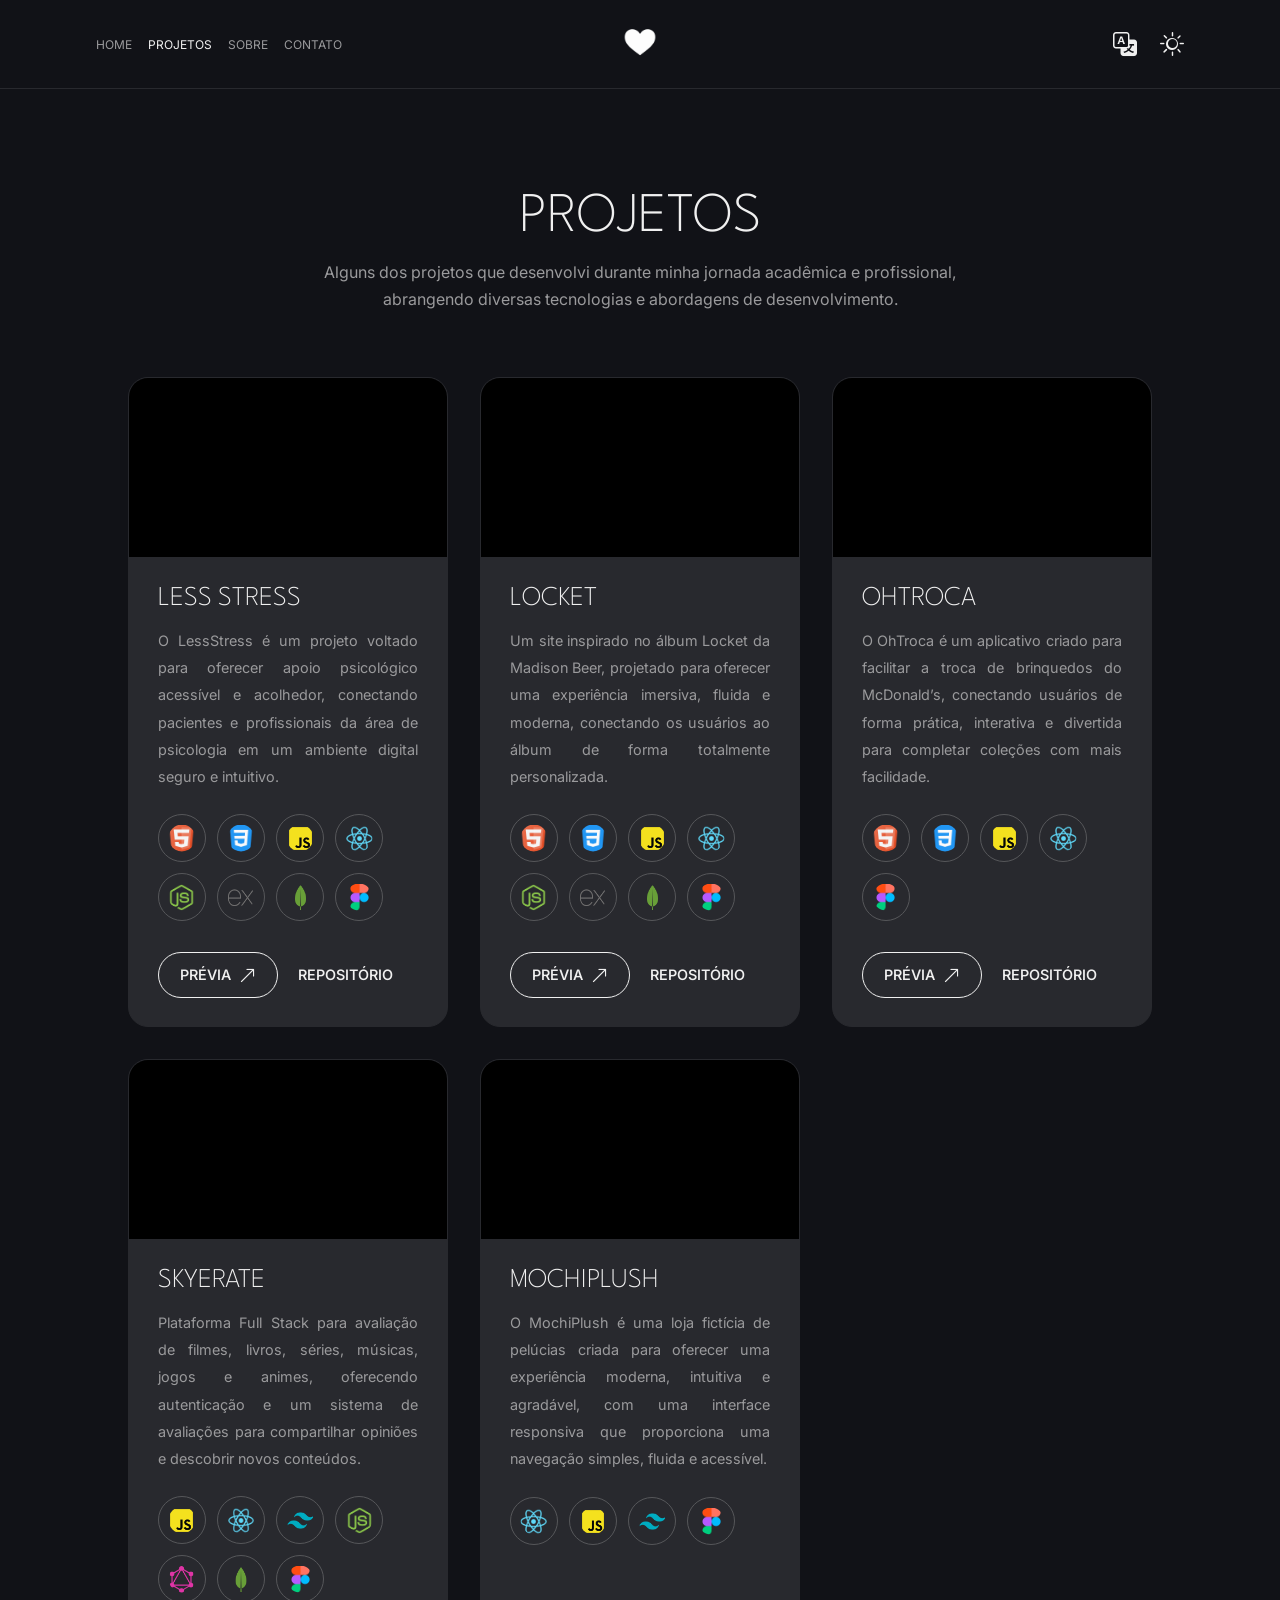
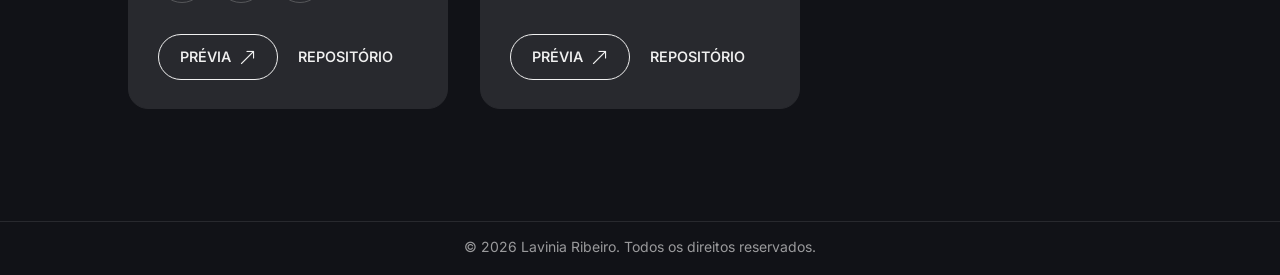
==== assets/pages/projects.html @ eff3db8c "wtp - ajustes tela nova" ====
<!DOCTYPE html>
<html lang="pt-BR" data-theme="dark">

<head>
    <meta charset="UTF-8">
    <meta name="viewport" content="width=device-width, initial-scale=1.0">

    <title>Projetos | Lavinia Ribeiro</title>

    <link rel="shortcut icon" href="../favicon.ico" type="image/x-icon">
    <link rel="stylesheet" href="https://cdn.jsdelivr.net/npm/bootstrap-icons@1.10.5/font/bootstrap-icons.css">
    <link rel="stylesheet" href="../css/styles.css">
    <link rel="stylesheet" href="../css/projects.css">
</head>

<body>

    <header class="header">
        <nav class="header__nav">
            <ul class="menu menu--principal">
                <li class="menu__item">
                    <a class="menu__link" href="../../index.html#home">
                        <span class="menu__text">Home</span>
                    </a>
                </li>

                <li class="menu__item">
                    <a class="menu__link active" href="#">
                        <span class="menu__text">Projetos</span>
                    </a>
                </li>

                <li class="menu__item">
                    <a class="menu__link" href="../../index.html#sobre">
                        <span class="menu__text">Sobre</span>
                    </a>
                </li>

                <li class="menu__item">
                    <a class="menu__link" href="../../index.html#contato">
                        <span class="menu__text">Contato</span>
                    </a>
                </li>
            </ul>
        </nav>

        <div class="header__brand">
            <a href="../../index.html">
                <img class="brand__logo" src="../images/logo.png" alt="Logo">
            </a>
        </div>

        <div class="header__toggle">
            <i id="toggleLang" class="bi bi-translate"></i>
            <i id="toggleTheme" class="bi bi-sun"></i>
        </div>

    </header>


    <nav class="nav--mobile">
        <ul class="menu menu--mobile">

            <li class="menu__item">
                <a class="menu__link" href="../../index.html#home">
                    <i class="menu__icon bi bi-house-door"></i>
                    <span class="menu__text">Home</span>
                </a>
            </li>

            <li class="menu__item">
                <a class="menu__link active" href="#">
                    <i class="menu__icon bi bi-window-stack"></i>
                    <span class="menu__text">Projetos</span>
                </a>
            </li>

            <li class="menu__item">
                <a class="menu__link" href="../../index.html#sobre">
                    <i class="menu__icon bi bi-person"></i>
                    <span class="menu__text">Sobre</span>
                </a>
            </li>

            <li class="menu__item">
                <a class="menu__link" href="../../index.html#contato">
                    <i class="menu__icon bi bi-envelope"></i>
                    <span class="menu__text">Contato</span>
                </a>
            </li>

        </ul>
    </nav>

    <main class="projects-page">

        <section class="projects-header">
            <h1>Projetos</h1>
            <p>
                Alguns dos projetos que desenvolvi durante minha jornada acadêmica e profissional, abrangendo diversas tecnologias e abordagens de desenvolvimento.
            </p>
        </section>

        <section class="projects-grid">

            <article class="project-card">

                <video autoplay muted loop playsinline>
                    <source src="../videos/less-stress.mp4" type="video/mp4">
                </video>

                <div class="project-content">

                    <h2>LESS STRESS</h2>

                    <p>
                        O LessStress é um projeto voltado para oferecer apoio psicológico acessível e acolhedor, conectando pacientes e profissionais da área de psicologia em um ambiente digital seguro e intuitivo.
                    </p>

                    <div class="tech-icons">
                        <img src="../images/technologies/html.png" alt="HTML">
                        <img src="../images/technologies/css.png" alt="CSS">
                        <img src="../images/technologies/javascript.png" alt="JavaScript">
                        <img src="../images/technologies/react.png" alt="React">
                        <img src="../images/technologies/nodejs.png" alt="Node.js">
                        <img src="../images/technologies/express.png" alt="Express">
                        <img src="../images/technologies/mongo.png" alt="MongoDB">
                        <img src="../images/technologies/figma.png" alt="Figma">
                    </div>

                    <div class="project-buttons">
                        <a href="https://www.linkedin.com/posts/activity-7404249648393293826-BXPg?utm_source=share&utm_medium=member_desktop&rcm=ACoAAE5z-MkBuEgcEVfxE0LYOCYo4D86nsujxOI" target="_blank" class="btn btn--primary">
                            Prévia
                            <i class="bi bi-arrow-up-right"></i>
                        </a>
                        <a href="https://github.com/scriptlver/less-stress-backend" target="_blank" class="btn">
                            Repositório
                        </a>
                    </div>

                </div>

            </article>

            <article class="project-card">

                <video autoplay muted loop playsinline>
                    <source src="../videos/locket.mp4" type="video/mp4">
                </video>

                <div class="project-content">

                    <h2>LOCKET</h2>

                    <p>
                    Um site inspirado no álbum Locket da Madison Beer, projetado para oferecer uma experiência imersiva, fluida e moderna, conectando os usuários ao álbum de forma totalmente personalizada.
                    </p>

                    <div class="tech-icons">
                        <img src="../images/technologies/html.png" alt="HTML">
                        <img src="../images/technologies/css.png" alt="CSS">
                        <img src="../images/technologies/javascript.png" alt="JavaScript">
                        <img src="../images/technologies/react.png" alt="React">
                        <img src="../images/technologies/nodejs.png" alt="Node.js">
                        <img src="../images/technologies/express.png" alt="Express">
                        <img src="../images/technologies/mongo.png" alt="MongoDB">
                        <img src="../images/technologies/figma.png" alt="Figma">
                    </div>

                    <div class="project-buttons">
                        <a href="https://locket-frontend-xi.vercel.app/" target="_blank" class="btn btn--primary">
                            Prévia
                            <i class="bi bi-arrow-up-right"></i>
                        </a>
                        <a href="https://github.com/scriptlver/locket-frontend" target="_blank" class="btn">
                            Repositório
                        </a>
                    </div>

                </div>

            </article>

            <article class="project-card">

                <video autoplay muted loop playsinline>
                    <source src="../videos/ohtroca.mp4" type="video/mp4">
                </video>

                <div class="project-content">

                    <h2>OHTROCA</h2>

                    <p>
                       O OhTroca é um aplicativo criado para facilitar a troca de brinquedos do McDonald’s, conectando usuários de forma prática, interativa e divertida para completar coleções com mais facilidade.
                    </p>

                    <div class="tech-icons">
                        <img src="../images/technologies/html.png" alt="HTML">
                        <img src="../images/technologies/css.png" alt="CSS">
                        <img src="../images/technologies/javascript.png" alt="JavaScript">
                        <img src="../images/technologies/react.png" alt="React">
                        <img src="../images/technologies/figma.png" alt="Figma">
                    </div>

                    <div class="project-buttons">
                        <a href="https://anadrv.github.io/ohtroca-app/" target="_blank" class="btn btn--primary">
                            Prévia
                            <i class="bi bi-arrow-up-right"></i>
                        </a>
                        <a href="https://github.com/anadrv/ohtroca-app" target="_blank" class="btn">
                            Repositório
                        </a>
                    </div>

                </div>

            </article>

            <article class="project-card">

                <video autoplay muted loop playsinline>
                    <source src="../videos/skyerate.mp4" type="video/mp4">
                </video>

                <div class="project-content">

                    <h2>SKYERATE</h2>

                    <p>
                        Plataforma Full Stack para avaliação de filmes, livros, séries, músicas, jogos e animes, oferecendo autenticação e um sistema de avaliações para compartilhar opiniões e descobrir novos conteúdos.
                    </p>


                    <div class="tech-icons">
                        <img src="../images/technologies/javascript.png" alt="JavaScript">
                        <img src="../images/technologies/react.png" alt="React">
                        <img src="../images/technologies/tailwind.png" alt="Tailwind CSS">
                        <img src="../images/technologies/nodejs.png" alt="Node.js">
                        <img src="../images/technologies/graphql.png" alt="GraphQL">
                        <img src="../images/technologies/mongo.png" alt="MongoDB">
                        <img src="../images/technologies/figma.png" alt="Figma">
                    </div>

                    <div class="project-buttons">
                        <a href="https://www.youtube.com/watch?v=qGzi_sXfMow" target="_blank" class="btn btn--primary">
                            Prévia
                            <i class="bi bi-arrow-up-right"></i>
                        </a>
                        <a href="https://github.com/anadrv/skyerate-frontend" target="_blank" class="btn">
                            Repositório
                        </a>
                    </div>

                </div>

            </article>

            <article class="project-card">

                <video autoplay muted loop playsinline>
                    <source src="../videos/mochiplush.mp4" type="video/mp4">
                </video>

                <div class="project-content">

                    <h2>MOCHIPLUSH</h2>

                    <p>
                        O MochiPlush é uma loja fictícia de pelúcias criada para oferecer uma experiência moderna, intuitiva e agradável, com uma interface responsiva que proporciona uma navegação simples, fluida e acessível.                    </p>


                    <div class="tech-icons">
                        <img src="../images/technologies/react.png" alt="React">
                        <img src="../images/technologies/javascript.png" alt="JavaScript">
                        <img src="../images/technologies/tailwind.png" alt="Tailwind CSS">
                        <img src="../images/technologies/figma.png" alt="Figma">
                    </div>

                    <div class="project-buttons">
                        <a href="https://youtu.be/pskhIMdbCp0?si=5nvMRG8iZUCY9p2l" target="_blank" class="btn btn--primary">
                            Prévia
                            <i class="bi bi-arrow-up-right"></i>
                        </a>
                        <a href="https://github.com/scriptlver/mochiplush-frontend" target="_blank" class="btn">
                            Repositório
                        </a>
                    </div>

                </div>

            </article>

        </section>

    </main>

    <footer>
        <p>
            © 2026 Lavinia Ribeiro. Todos os direitos reservados.
        </p>
    </footer>

    <script src="../js/scripts.js"></script>

</body>

</html>
---- assets/css/styles.css ----
@import url("https://fonts.googleapis.com/css2?family=Inter&display=swap");
@import url("https://fonts.googleapis.com/css2?family=League+Spartan:wght@200;400&display=swap");

:root,
:root[data-theme="dark"] {
  --primary-color: #f0f0f0;

  --primary-bg-color: #111217;
  --secondary-bg-color: #28292e;
  --primary-border-color: #28292e;
  --secondary-border-color: #56575a;

  --title-color: #f0f0f0;
  --text-color: #9a9a9c;
  --link-color: #9a9a9c;
  --icon-color: #c7c8c9;
}

:root[data-theme="light"] {
  --primary-color: #0b0b0f;

  --primary-bg-color: #e9e9e9;
  --secondary-bg-color: #c7c8c9;
  --primary-border-color: #c7c8c9;
  --secondary-border-color: #9a9a9c;

  --title-color: #0b0b0f;
  --text-color: #28292e;
  --link-color: #28292e;
  --icon-color: #56575a;
}

html[data-theme="light"] .brand__logo {
  filter: invert(1);
}

* {
  margin: 0;
  padding: 0;
  box-sizing: border-box;
  vertical-align: baseline;
  list-style: none;
  scrollbar-width: thin;
  scrollbar-color: var(--secondary-bg-color) transparent;
}

body {
  background: var(--primary-bg-color);
  font-family: "Inter", Tahoma, Geneva, Verdana, sans-serif;
  color: var(--text-color);
}

::-webkit-scrollbar {
  width: 0.5rem;
}

::-webkit-scrollbar-track {
  background-color: transparent;
}

::-webkit-scrollbar-thumb {
  background: var(--secondary-bg-color);
  border-radius: 50rem;
}

a {
  text-decoration: none;
  color: var(--text-color);
}

a:hover {
  color: var(--primary-color);
}

i {
  color: var(--icon-color);
}

b {
  font-weight: 400;
}

h1 {
  font-size: 2.5rem;
  font-weight: 200;
}

h2 {
  font-size: 2rem;
  text-align: center;
  letter-spacing: 0.4rem;
}

h3 {
  font-size: 1.55rem;
  text-align: left;
}

h4 {
  color: var(--primary-color);
  font-weight: 400;
  font-size: 1.15rem;
  text-align: left;
}

h1,
h2,
h3 {
  font-family: "League Spartan", Tahoma, Geneva, Verdana, sans-serif;
  text-transform: uppercase;
  color: var(--title-color);
  font-weight: 200;
}

p,
span,
li {
  font-size: 1rem;
}

p {
  text-align: justify;
}

.header {
  display: flex;
  flex-flow: row wrap;
  justify-content: space-between;
  align-items: center;
  width: 100%;
  padding: 0.5rem 1rem;
  z-index: 2;
}

.header__toggle {
  display: flex;
  justify-content: flex-end;
  align-items: center;
  gap: 1.45rem;
}

.header__brand .brand__logo {
  width: 3.25rem;
  height: 3.25rem;
}

#toggleTheme {
  font-size: 1.5rem;
  color: var(--primary-color);
  cursor: pointer;
  transition: ease-in-out 0.4s;
}

#toggleLang {
  font-size: 1.5rem;
  color: var(--primary-color);
  cursor: pointer;
  transition: ease-in-out 0.4s;
}

.menu {
  display: flex;
  align-items: center;
  background: var(--primary-bg-color);
}

.menu__item {
  width: 100%;
}

.menu__link {
  display: flex;
  align-items: center;
  gap: 0.5rem;
}

.menu--mobile {
  width: 100vw;
  position: fixed;
  bottom: 0;
  justify-content: space-between;
  border-top: 1px solid var(--primary-border-color);
}

.menu--mobile .menu__link {
  flex-direction: column;
  justify-content: center;
  padding: 0.5rem 1rem;
}

.menu__link.active .menu__icon,
.menu__link.active .menu__text,
.menu__link:hover .menu__icon,
.menu__link:hover .menu__text {
  color: var(--primary-color);
}

.menu__icon,
.menu__text {
  color: var(--text-color);
}

.menu__icon {
  font-size: 1.5rem;
}

.menu__text {
  font-size: 0.75rem;
  text-transform: uppercase;
}

.header__nav {
  display: none;
}

.menu--principal {
  gap: 1rem;
}

.menu--social {
  gap: 1rem;
  flex-wrap: wrap;
  justify-content: center;
}

.btn {
  display: flex;
  justify-content: center;
  align-items: center;
  gap: 0.625rem;
  width: 100%;
  background: transparent;
  border-radius: 3.125rem;
  border: none;
  padding: 0.875rem 1.5rem;
  transition: ease-in-out 0.3s;
  cursor: pointer;
  color: var(--primary-color);
}

.btn:hover {
  transform: scale(1.05);
  transition: ease-in-out 0.3s;
}

.btn span,
.btn i {
  font-size: 1.25rem;
  text-transform: uppercase;
}

.btn--primary span {
  color: var(--primary-color);
}

.btn--primary {
  border: 1px solid var(--primary-color);
}

main,
.projects,
.about,
.contact {
  padding: 2.5rem 1rem;
}

main {
  display: flex;
  flex-direction: column;
  gap: 2rem;
}

.main__content1 {
  display: flex;
  flex-direction: column;
  gap: 1.5rem;
}

.main__content2 iframe {
  width: 100%;
  aspect-ratio: 16/9;
}

.technologies {
  display: flex;
  flex-direction: column;
  justify-content: flex-start;
  align-items: center;
  gap: 1.25rem;
  padding: 6.25rem 1rem 2rem;
}

.technologies h2 {
  font-size: 2rem;
  text-transform: none;
  letter-spacing: normal;
  text-align: center;
  margin-bottom: 1rem;
}


.technologies__list {
  display: flex;
  flex-wrap: wrap;
  justify-content: center;
  gap: 0.5rem;
}

.technologies__item {
  display: flex;
  justify-content: center;
  align-items: center;
  width: 4.8rem;
  height: 4.8rem;
  border: 1px solid var(--secondary-border-color);
  border-radius: 50rem;
}

.technologies__logo {
  height: 2.4rem;
}

.projects {
  display: flex;
  flex-direction: column;
  gap: 3rem;
  margin-top: 1px;
}

.projects__container {
  display: flex;
  flex-direction: column;
  gap: 4rem;
}

.projects__card {
  display: flex;
  flex-direction: column;
  align-items: center;
  gap: 2rem;
  border-radius: 0.9rem;
}

.card__cover {
  width: 100%;
  height: 100%;
  border-radius: 12px;
  object-fit: cover;
}

.card__body {
  display: flex;
  flex-direction: column;
  justify-content: flex-end;
  align-items: flex-start;
  gap: 1rem;
}

.card__description {
  color: var(--title-color);
}

.card__list,
.about__list {
  margin-left: 1.25rem;
}

.card__item,
.about__item {
  list-style: disc;
}

.card__buttons,
.description__buttons {
  display: flex;
  flex-flow: row wrap;
  justify-content: center;
}

.dropdown {
  position: relative;
}

.dropdown-btn {
  cursor: pointer;
  font: inherit;
}

.dropdown-menu {
  display: none;
  position: absolute;
  top: 110%;
  left: 0;
  background: #111;
  border: 1px solid #333;
  border-radius: 10px;
  min-width: 140px;
  z-index: 1000;
}

.dropdown-menu.active {
  display: block;
}

.dropdown-menu a {
  display: block;
  padding: 10px;
  color: white;
  text-decoration: none;
}

.card__buttons .btn {
  padding: 0.65rem 1.25rem;
}

.card__buttons .btn span {
  font-size: 1rem;
}

.card__body .technologies__list {
  justify-content: flex-start;
  width: 100%;
}

.card__body .technologies__item {
  width: 4rem;
  height: 4rem;
}

.card__body .technologies__logo {
  height: 2rem;
}

.projects .btn {
  width: auto;
  margin: auto;
}

.about {
  display: flex;
  flex-direction: column;
  gap: 1.5rem;
}

.about__content1,
.about__content2 {
  display: flex;
  flex-direction: column;
  align-items: flex-start;
  justify-content: flex-start;
  gap: 2rem;
}

.about__photo {
  width: 100%;
  object-fit: cover;
  object-position: center;
  pointer-events: none;
  border-radius: 50rem;
  border: 1px solid var(--primary-border-color);
}

.about__description {
  display: flex;
  flex-direction: column;
  justify-content: flex-start;
  gap: 1.5rem;
}

.about__icons {
  display: flex;
  align-items: center;
  gap: 0.85rem;
}

.about__icons i {
  font-size: 1.25rem;
}

.about__content2 .col1,
.about__content2 .col2 {
  display: flex;
  flex-direction: column;
  text-align: justify;
  gap: 2rem;
}

.about__content2 .col1 .row1,
.about__content2 .col1 .row2 {
  display: flex;
  flex-direction: column;
  gap: 0.5rem;
}

.accordion__header {
  width: 100%;
  display: flex;
  padding: 0.75rem 1rem;
  justify-content: space-between;
  align-items: center;
  border: 1px solid var(--primary-border-color);
  background: transparent;
  text-align: left;
  cursor: pointer;
  transition: ease-in-out 0.3s;
}

.accordion__header span {
  color: var(--title-color);
}

.accordion__header.start {
  border-radius: 0.25rem 0.25rem 0rem 0rem;
}

.accordion__header.end,
.accordion__item.active .accordion__body.end {
  border-radius: 0rem 0rem 0.25rem 0.25rem;
}

.accordion__item.active .accordion__header.end {
  border-radius: 0;
}

.accordion__body {
  display: none;
  padding: 1.25rem;
  flex-direction: column;
  align-items: flex-start;
  gap: 0.625rem;
  border: 1px solid var(--primary-border-color);
}

.accordion__item.active .accordion__header {
  background: var(--secondary-bg-color);
}

.accordion__item.active .accordion__body {
  display: flex;
}

.accordion__item.active .bi-caret-down-fill {
  transform: rotate(180deg);
}

.contact {
  display: flex;
  flex-direction: column;
  justify-content: center;
  align-items: center;
  gap: 1.5rem;
  border-top: 1px solid var(--primary-border-color);
  border-bottom: 1px solid var(--primary-border-color);
}

.contact p {
  text-align: center;
}

.contact .btn {
  width: auto;
}

.contact .email {
  text-transform: lowercase;
}

footer {
  margin-bottom: 4px;
  border-top: 1px solid var(--primary-border-color);
}

footer p {
  font-size: 0.875rem;
  text-align: center;
  padding: 1rem;
}

.technologies__button {
  margin-top: 20px;
  padding: 10px 20px;
  border-radius: 8px;
  border: none;
  background: #111;
  color: white;
  cursor: pointer;
}

.technologies__more {
  display: none;
}

/* responsividade */
@media (max-width: 767px) {
  .projects {
    margin-top: 5rem;
  }
}

@media (min-width: 768px) {
  .header {
    position: fixed;
    border-bottom: 1px solid var(--primary-border-color);
    padding: 1rem 6rem;
    background: var(--primary-bg-color);
  }

  .nav--mobile {
    display: none;
  }

  .header__nav {
    display: flex;
  }

  .header__nav,
  .header__toggle {
    min-width: 30%;
  }

  h1 {
    font-size: 5rem;
  }

  h2 {
    font-size: 3rem;
    text-align: center;
  }

  main,
  .projects,
  .about {
    padding: 8rem 6rem 4rem 6rem;
  }

  .contact {
    padding: 6rem;
  }

  .contact p {
    width: 80%;
  }

  .main__content1 {
    display: flex;
    flex-direction: column;
    align-items: flex-start;
  }

  .projects {
    display: flex;
    flex-direction: column;
    gap: 3rem;
  }

  footer {
    margin: 0;
  }
}

@media (min-width: 992px) {
  .projects__card {
    flex-direction: row;
  }

  .projects__card.card--reverse {
    flex-direction: row-reverse;
    justify-content: space-between;
  }

  .card__cover {
    width: 55%;
  }

  .about {
    gap: 5rem;
  }

  .about__content1,
  .about__content2 {
    display: grid;
    grid-template-columns: 34% 60%;
    justify-content: flex-start;
    align-items: flex-start;
    gap: 4rem;
  }

  .about__description h2 {
    text-align: left;
  }

  .description__buttons {
    display: flex;
    gap: 12px;
    justify-content: flex-start;
    align-items: center;
    flex-wrap: wrap;
  }

  .dropdown {
    position: relative;
  }

  .dropdown-btn {
    cursor: pointer;
    font: inherit;
  }

  .dropdown-menu {
    display: none;
    position: absolute;
    top: 110%;
    left: 0;
    background: #111;
    border: 1px solid #333;
    border-radius: 10px;
    min-width: 140px;
    overflow: hidden;
    z-index: 1000;
  }

  .dropdown-menu a {
    display: block;
    padding: 10px;
    color: white;
    text-decoration: none;
    font: inherit;
  }

  .dropdown-menu a:hover {
    background: #222;
  }

}

@media (min-width: 1200px) {
  h2 {
    font-size: 4rem;
  }

  h3 {
    font-size: 2.5rem;
  }

  main {
    padding: 12rem 6rem 2rem;
  }

  .main__content1 .btn {
    width: auto;
  }

  .technologies {
    flex-direction: column;
    align-items: center;
    padding: 10rem 6rem 4rem;
  }

  .technologies h2 {
    font-size: 3rem;
    width: 100%;
    text-align: center;
  }

  .technologies__list {
    gap: 1rem;
  }

  .technologies__item {
    width: 6rem;
    height: 6rem;
  }

  .technologies__logo {
    height: 3rem;
  }

  p,
  span,
  li {
    font-size: 1.15rem;
  }

  .card__buttons .btn,
  .description__buttons .btn {
    width: auto;
  }
}

@media (min-width: 1400px) {
  .header {
    padding: 1rem 8rem;
  }

   h1 {
    font-size: 6.25rem;
  }

  h2 {
    font-size: 4.5rem;
  }

  h3 {
    font-size: 3.25rem;
  }

  main {
    padding: 12rem 8rem 2rem;
  }
}
---- assets/css/projects.css ----
* {
    margin: 0;
    padding: 0;
    box-sizing: border-box;
    vertical-align: baseline;
    list-style: none;
    scrollbar-width: thin;
    scrollbar-color: var(--secondary-bg-color) transparent;
}

body {
    background: var(--primary-bg-color);
    font-family: "Inter", Tahoma, Geneva, Verdana, sans-serif;
    color: var(--text-color);
}

.header {
    position: fixed;
    top: 0;
    left: 0;
    width: 100%;
    z-index: 1000;
    background: var(--primary-bg-color);
    border-bottom: 1px solid var(--primary-border-color);
}

.projects-page {
    width: min(1700px, 95%);
    margin: 0 auto 80px;
}

.projects-header {
    text-align: center;
    margin-bottom: 2rem;
}

.projects-header h1 {
    font-size: 3.5rem;
    margin-bottom: 1rem;
}

.projects-header p {
    max-width: 700px;
    margin: auto;
    color: var(--text-color);
    line-height: 1.7;
    text-align: center;
    font-size: 1rem;
}

.projects-grid {
    display: grid;
    grid-template-columns: repeat(auto-fit, minmax(280px, 1fr));
    gap: 2rem;
}

.project-card {
    background: var(--secondary-bg-color);
    border: 1px solid var(--primary-border-color);
    border-radius: 20px;
    overflow: hidden;
    display: flex;
    flex-direction: column;
    transition: .35s;
    height: 650px;
}

.project-card video {
    width: 100%;
    height: auto;
    aspect-ratio: 16 / 9;
    object-fit: contain;
    display: block;
    background: #000;
}

.project-content {
    display: flex;
    flex-direction: column;
    flex: 1;
    gap: 1rem;
    padding: 1.8rem;
}

.project-content h2 {
    font-size: 1.7rem;
    text-align: left;
    letter-spacing: normal;
}

.project-content p {
    color: var(--text-color);
    line-height: 1.7rem;
    font-size: 0.9rem;
}

.project-content ul {
    display: flex;
    flex-direction: column;
    gap: .65rem;
    padding-left: 1.3rem;
}

.project-content li {
    list-style: disc;
    color: var(--text-color);
    font-size: 0.875rem;
}

.tech-icons {
    display: flex;
    align-items: center;
    flex-wrap: wrap;
    gap: .7rem;
    margin-top: .5rem;
    min-height: 50px;
}

.tech-icons img {
    width: 48px;
    height: 48px;
    padding: .6rem;
    border: 1px solid var(--secondary-border-color);
    border-radius: 50%;
    transition: .3s;
}

.tech-icons img:hover {
    transform: scale(1.08);
    border-color: var(--primary-color);
}

.project-buttons {
    display: flex;
    align-items: center;
    gap: 1.2rem;
    margin-top: auto;
}

.project-buttons .btn {
    display: flex;
    align-items: center;
    gap: .5rem;
    width: auto;
    padding: .7rem 1.3rem;
    border-radius: 50px;
    font-size: .9rem;
    font-weight: 550;
    text-transform: uppercase;
    transition: .3s ease;
}

.project-buttons .btn--primary {
    background: transparent;
    color: var(--title-color);
    border: 1px solid var(--title-color);
}

.project-buttons .btn--primary i {
    font-size: 1.1rem;
    color: var(--title-color);
}

.project-buttons .btn:not(.btn--primary) {
    background: transparent;
    border: none;
    padding: .7rem 0;
    color: var(--title-color);
}

.project-buttons .btn:hover {
    transform: translateY(-2px);
}

footer {
  margin-bottom: 4px;
  border-top: 1px solid var(--primary-border-color);
}

footer p {
  font-size: 0.875rem;
  text-align: center;
}


@media (max-width: 1200px) {
    .projects-page {
        width: min(1100px, 94%);
    }

    .project-card video {
        height: 220px;
    }
}

@media (max-width: 992px) {
    .projects-page {
        margin-top: 100px;
    }

    .projects-header h1 {
        font-size: 3rem;
    }

    .projects-grid {
        grid-template-columns: 1fr;
    }

    .project-card {
        max-width: 700px;
        width: 100%;
        margin: auto;
    }
}

@media (max-width: 767px) {
    .projects-page {
        width: 92%;
    }

    .project-card {
        width: 100%;
        max-width: none;
    }

    .projects-header {
        margin-bottom: 2.5rem;
    }

    .projects-header h1 {
        font-size: 2rem;
    }

    .projects-header p {
        font-size: 1rem;
    }

    .project-card video {
        height: 170px;
    }

    .project-content {
        padding: 1rem;
    }

    .project-content h2 {
        font-size: 1.3rem;
    }

    .project-content p,
    .project-content li {
        font-size: .95rem;
    }

    .project-buttons {
        display: flex;
        flex-direction: column;
        gap: .75rem;
    }

    .project-buttons .btn {
        width: 100%;
    }

    .tech-icons {
        gap: .6rem;
    }

    .tech-icons img {
        width: 42px;
        height: 42px;
        padding: .45rem;
    }
}
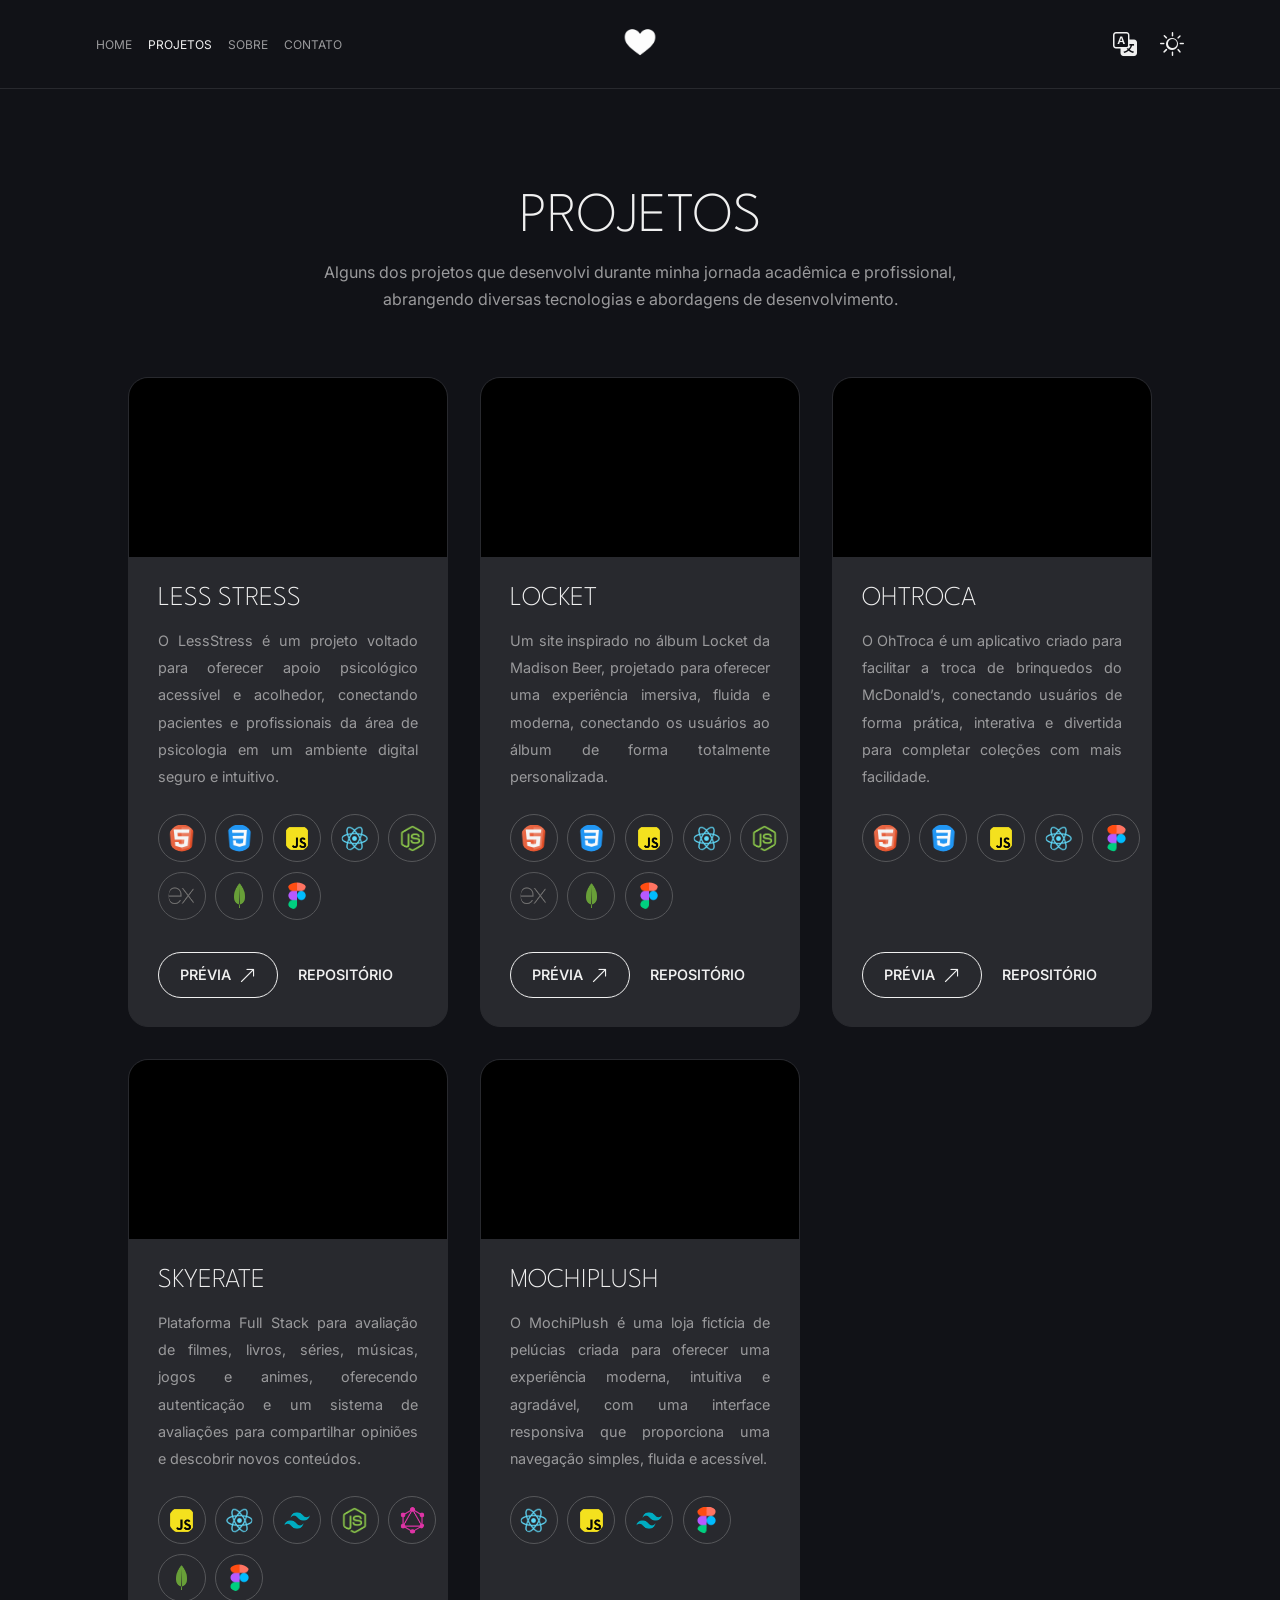
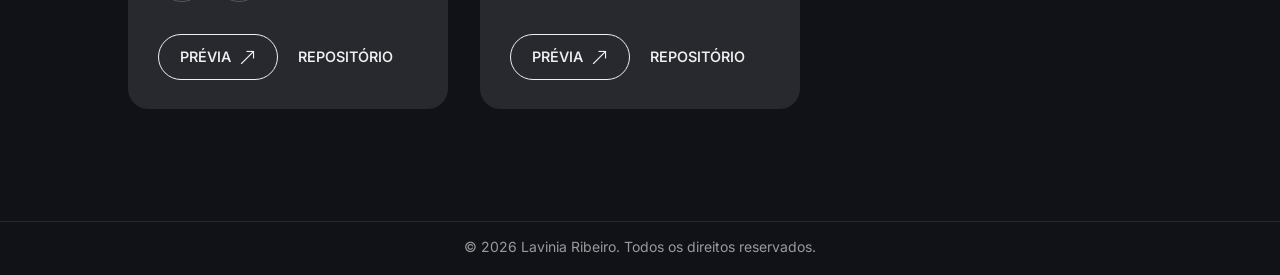
==== commit db53f08d: "farming - icon" ====
--- a/assets/pages/projects.html
+++ b/assets/pages/projects.html
@@ -7,7 +7,7 @@
 
     <title>Projetos | Lavinia Ribeiro</title>
 
-    <link rel="shortcut icon" href="../favicon.ico" type="image/x-icon">
+    <link rel="shortcut icon" href="favicon.ico" type="image/x-icon">
     <link rel="stylesheet" href="https://cdn.jsdelivr.net/npm/bootstrap-icons@1.10.5/font/bootstrap-icons.css">
     <link rel="stylesheet" href="../css/styles.css">
     <link rel="stylesheet" href="../css/projects.css">
--- a/assets/css/styles.css
+++ b/assets/css/styles.css
@@ -788,11 +788,12 @@
 }
 
 @media (min-width: 1400px) {
+
   .header {
     padding: 1rem 8rem;
   }
 
-   h1 {
+  h1 {
     font-size: 6.25rem;
   }
 
--- a/assets/css/projects.css
+++ b/assets/css/projects.css
@@ -108,10 +108,9 @@
 }
 
 .tech-icons {
-    display: flex;
-    align-items: center;
-    flex-wrap: wrap;
-    gap: .7rem;
+    display: grid;
+    grid-template-columns: repeat(5, min-content);
+    gap: .6rem;
     margin-top: .5rem;
     min-height: 50px;
 }
@@ -173,13 +172,13 @@
 }
 
 footer {
-  margin-bottom: 4px;
-  border-top: 1px solid var(--primary-border-color);
+    margin-bottom: 4px;
+    border-top: 1px solid var(--primary-border-color);
 }
 
 footer p {
-  font-size: 0.875rem;
-  text-align: center;
+    font-size: 0.875rem;
+    text-align: center;
 }
 
 
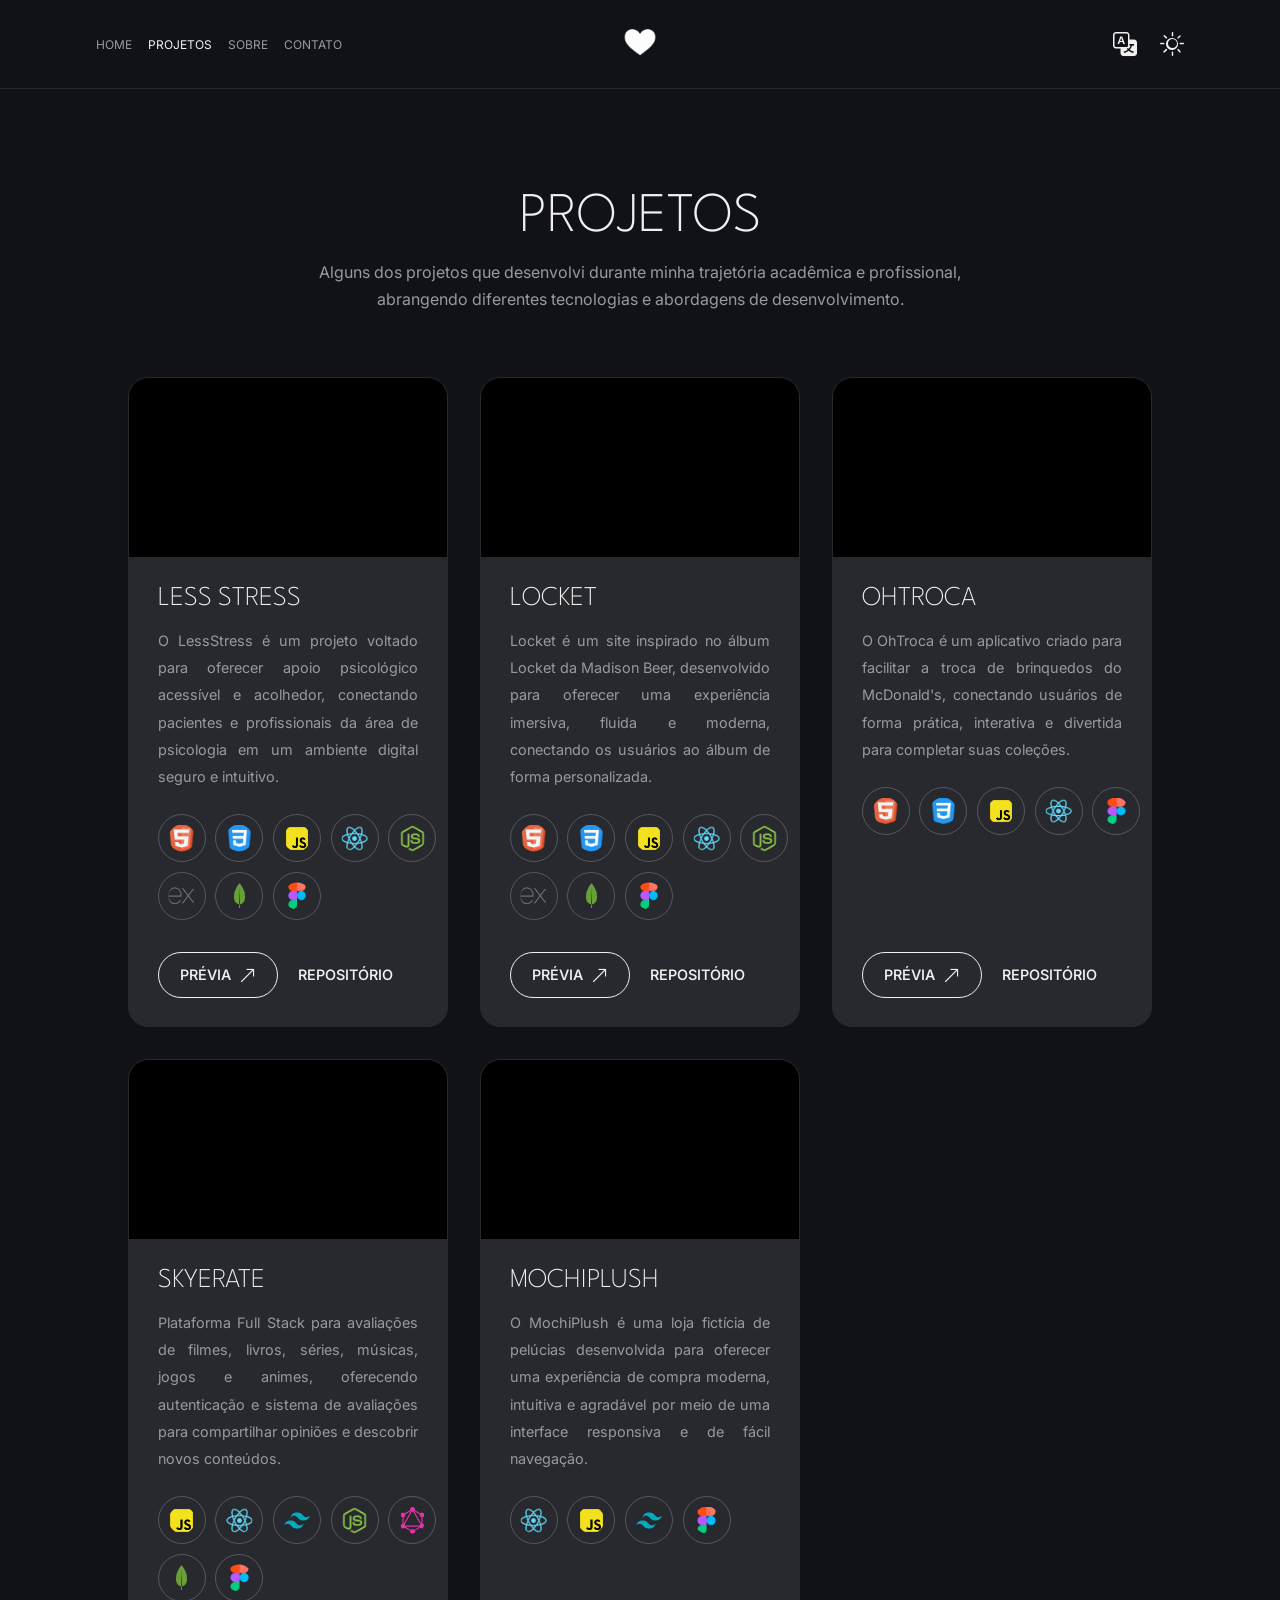
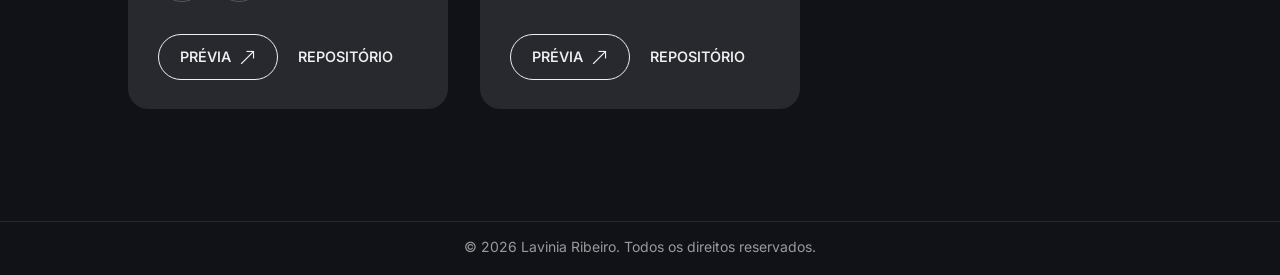
==== commit 0b0d84ee: "fix: ajustar layout da seção sobre, corrigir tradução e atualizar currículos" ====
--- a/assets/pages/projects.html
+++ b/assets/pages/projects.html
@@ -97,7 +97,8 @@
         <section class="projects-header">
             <h1>Projetos</h1>
             <p>
-                Alguns dos projetos que desenvolvi durante minha jornada acadêmica e profissional, abrangendo diversas tecnologias e abordagens de desenvolvimento.
+                Alguns dos projetos que desenvolvi durante minha jornada acadêmica e profissional, abrangendo diversas
+                tecnologias e abordagens de desenvolvimento.
             </p>
         </section>
 
@@ -114,7 +115,9 @@
                     <h2>LESS STRESS</h2>
 
                     <p>
-                        O LessStress é um projeto voltado para oferecer apoio psicológico acessível e acolhedor, conectando pacientes e profissionais da área de psicologia em um ambiente digital seguro e intuitivo.
+                        O LessStress é um projeto voltado para oferecer apoio psicológico acessível e acolhedor,
+                        conectando pacientes e profissionais da área de psicologia em um ambiente digital seguro e
+                        intuitivo.
                     </p>
 
                     <div class="tech-icons">
@@ -129,7 +132,8 @@
                     </div>
 
                     <div class="project-buttons">
-                        <a href="https://www.linkedin.com/posts/activity-7404249648393293826-BXPg?utm_source=share&utm_medium=member_desktop&rcm=ACoAAE5z-MkBuEgcEVfxE0LYOCYo4D86nsujxOI" target="_blank" class="btn btn--primary">
+                        <a href="https://www.linkedin.com/posts/activity-7404249648393293826-BXPg?utm_source=share&utm_medium=member_desktop&rcm=ACoAAE5z-MkBuEgcEVfxE0LYOCYo4D86nsujxOI"
+                            target="_blank" class="btn btn--primary">
                             Prévia
                             <i class="bi bi-arrow-up-right"></i>
                         </a>
@@ -153,7 +157,8 @@
                     <h2>LOCKET</h2>
 
                     <p>
-                    Um site inspirado no álbum Locket da Madison Beer, projetado para oferecer uma experiência imersiva, fluida e moderna, conectando os usuários ao álbum de forma totalmente personalizada.
+                        Um site inspirado no álbum Locket da Madison Beer, projetado para oferecer uma experiência
+                        imersiva, fluida e moderna, conectando os usuários ao álbum de forma totalmente personalizada.
                     </p>
 
                     <div class="tech-icons">
@@ -192,7 +197,8 @@
                     <h2>OHTROCA</h2>
 
                     <p>
-                       O OhTroca é um aplicativo criado para facilitar a troca de brinquedos do McDonald’s, conectando usuários de forma prática, interativa e divertida para completar coleções com mais facilidade.
+                        O OhTroca é um aplicativo criado para facilitar a troca de brinquedos do McDonald’s, conectando
+                        usuários de forma prática, interativa e divertida para completar coleções com mais facilidade.
                     </p>
 
                     <div class="tech-icons">
@@ -228,7 +234,9 @@
                     <h2>SKYERATE</h2>
 
                     <p>
-                        Plataforma Full Stack para avaliação de filmes, livros, séries, músicas, jogos e animes, oferecendo autenticação e um sistema de avaliações para compartilhar opiniões e descobrir novos conteúdos.
+                        Plataforma Full Stack para avaliação de filmes, livros, séries, músicas, jogos e animes,
+                        oferecendo autenticação e um sistema de avaliações para compartilhar opiniões e descobrir novos
+                        conteúdos.
                     </p>
 
 
@@ -267,7 +275,9 @@
                     <h2>MOCHIPLUSH</h2>
 
                     <p>
-                        O MochiPlush é uma loja fictícia de pelúcias criada para oferecer uma experiência moderna, intuitiva e agradável, com uma interface responsiva que proporciona uma navegação simples, fluida e acessível.                    </p>
+                        O MochiPlush é uma loja fictícia de pelúcias criada para oferecer uma experiência moderna,
+                        intuitiva e agradável, com uma interface responsiva que proporciona uma navegação simples,
+                        fluida e acessível. </p>
 
 
                     <div class="tech-icons">
@@ -278,7 +288,8 @@
                     </div>
 
                     <div class="project-buttons">
-                        <a href="https://youtu.be/pskhIMdbCp0?si=5nvMRG8iZUCY9p2l" target="_blank" class="btn btn--primary">
+                        <a href="https://youtu.be/pskhIMdbCp0?si=5nvMRG8iZUCY9p2l" target="_blank"
+                            class="btn btn--primary">
                             Prévia
                             <i class="bi bi-arrow-up-right"></i>
                         </a>
--- a/assets/css/styles.css
+++ b/assets/css/styles.css
@@ -4,12 +4,10 @@
 :root,
 :root[data-theme="dark"] {
   --primary-color: #f0f0f0;
-
   --primary-bg-color: #111217;
   --secondary-bg-color: #28292e;
   --primary-border-color: #28292e;
   --secondary-border-color: #56575a;
-
   --title-color: #f0f0f0;
   --text-color: #9a9a9c;
   --link-color: #9a9a9c;
@@ -18,12 +16,10 @@
 
 :root[data-theme="light"] {
   --primary-color: #0b0b0f;
-
   --primary-bg-color: #e9e9e9;
   --secondary-bg-color: #c7c8c9;
   --primary-border-color: #c7c8c9;
   --secondary-border-color: #9a9a9c;
-
   --title-color: #0b0b0f;
   --text-color: #28292e;
   --link-color: #28292e;
@@ -297,7 +293,6 @@
   text-align: center;
   margin-bottom: 1rem;
 }
-
 
 .technologies__list {
   display: flex;
@@ -451,20 +446,17 @@
   gap: 2rem;
 }
 
-.about__photo {
-  width: 100%;
-  object-fit: cover;
-  object-position: center;
-  pointer-events: none;
-  border-radius: 50rem;
-  border: 1px solid var(--primary-border-color);
-}
-
 .about__description {
   display: flex;
   flex-direction: column;
   justify-content: flex-start;
   gap: 1.5rem;
+  width: 100%;
+  max-width: 100%;
+}
+
+.about__description p {
+  max-width: 100%;
 }
 
 .about__icons {
@@ -590,7 +582,6 @@
   display: none;
 }
 
-/* responsividade */
 @media (max-width: 767px) {
   .projects {
     margin-top: 5rem;
@@ -676,7 +667,11 @@
     gap: 5rem;
   }
 
-  .about__content1,
+  .about__content1 {
+    display: block;
+    width: 100%;
+  }
+
   .about__content2 {
     display: grid;
     grid-template-columns: 34% 60%;
@@ -730,7 +725,6 @@
   .dropdown-menu a:hover {
     background: #222;
   }
-
 }
 
 @media (min-width: 1200px) {
@@ -788,7 +782,6 @@
 }
 
 @media (min-width: 1400px) {
-
   .header {
     padding: 1rem 8rem;
   }
